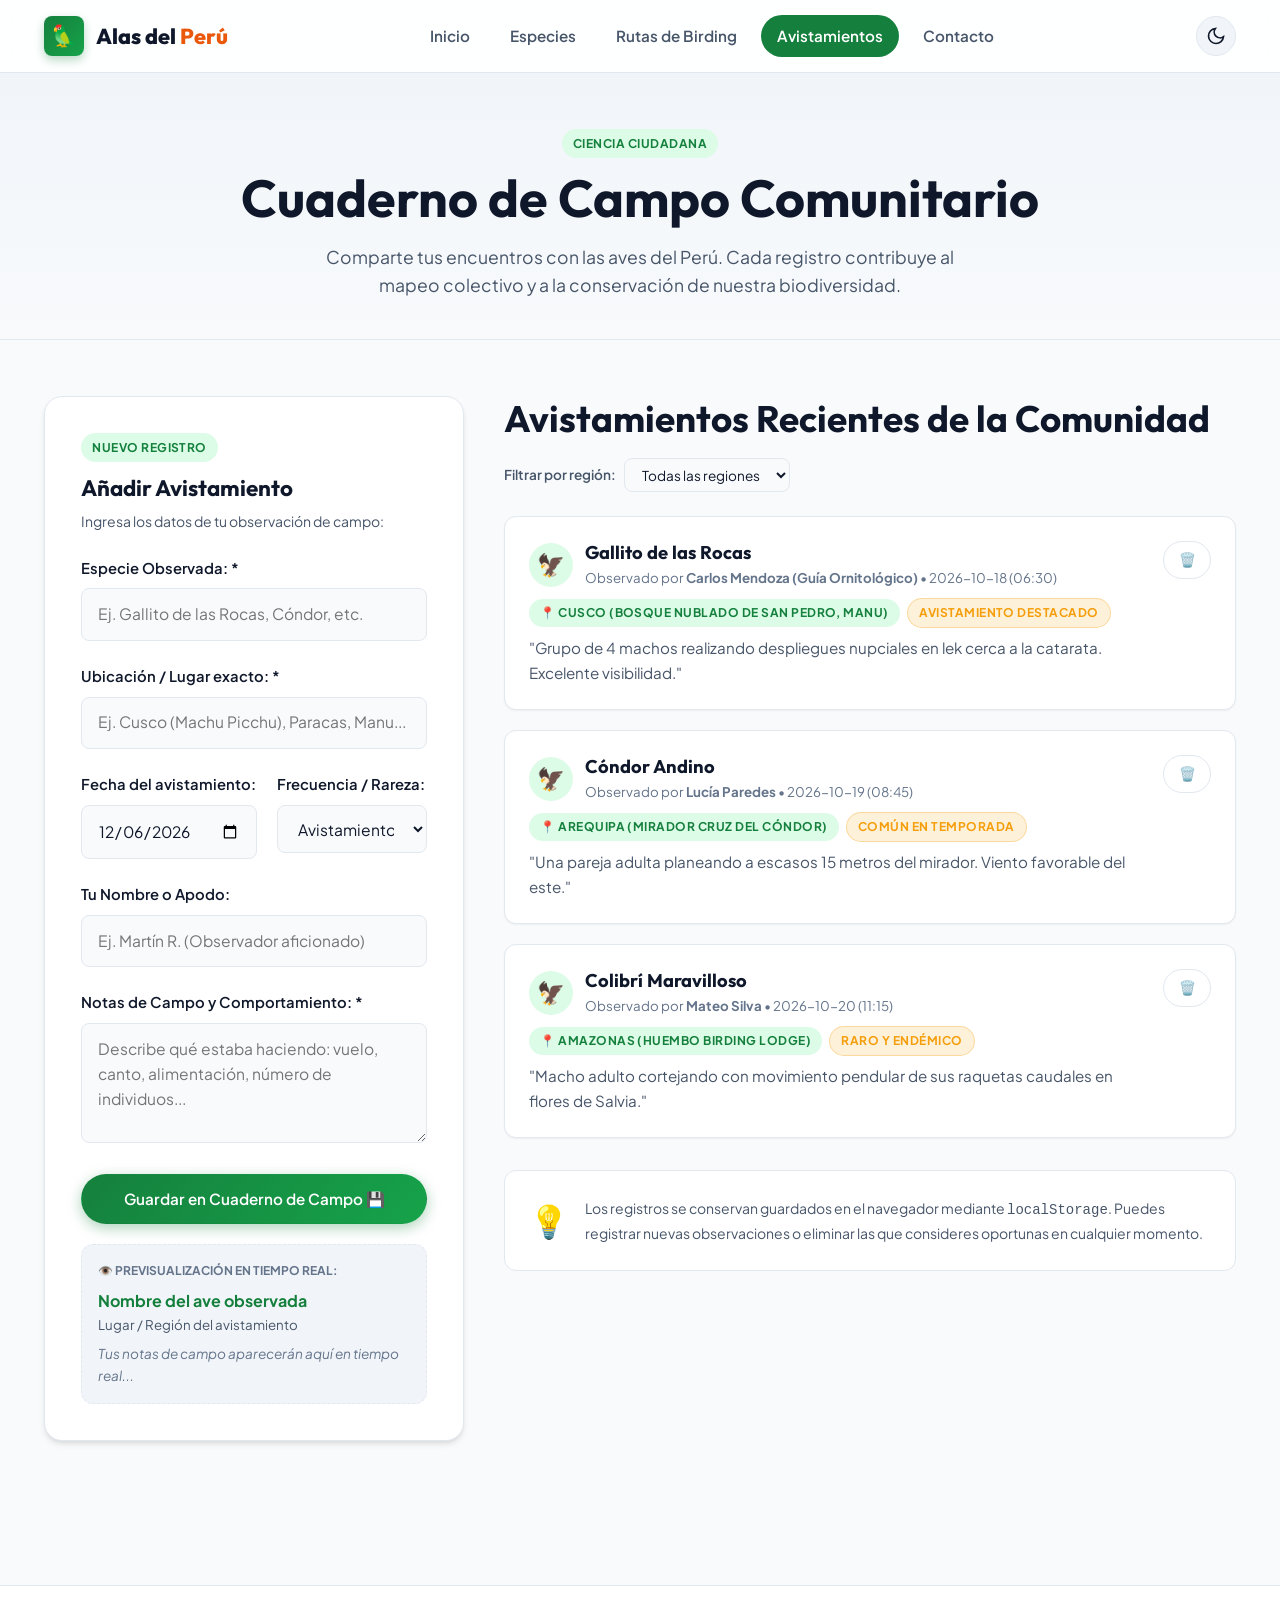
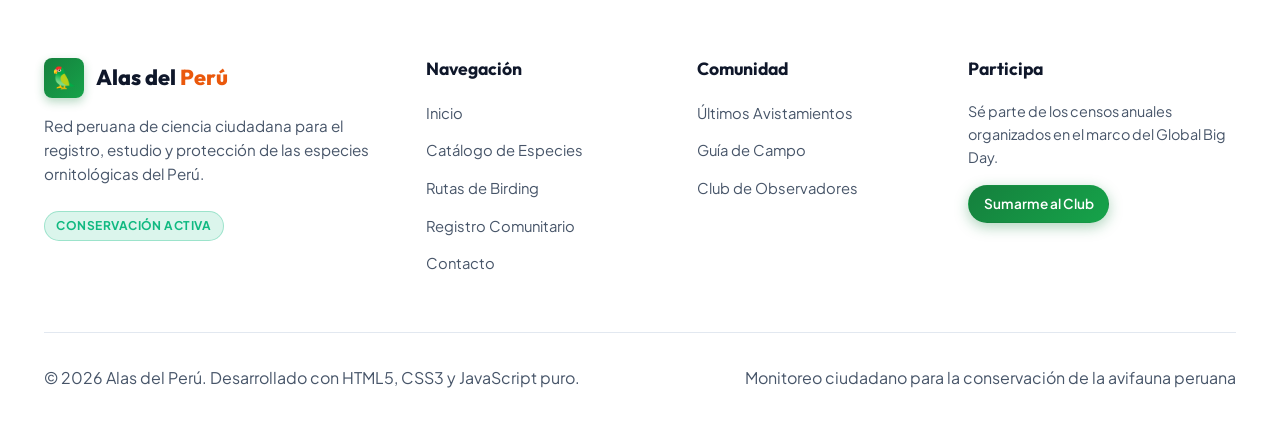
==== avistamientos.html @ 1cac3bd2 "feat: implementar portal Alas del Perú con 5 páginas, estilos CSS3 y funcionalidades JavaScript" ====
<!DOCTYPE html>
<html lang="es" data-theme="light">
<head>
  <meta charset="UTF-8">
  <meta name="viewport" content="width=device-width, initial-scale=1.0">
  <title>Cuaderno de Campo y Avistamientos — Alas del Perú</title>
  <meta name="description" content="Registra y consulta avistamientos de aves en tiempo real en todo el territorio peruano. Ciencia ciudadana y cuaderno de campo con almacenamiento local.">
  
  <link rel="preconnect" href="https://fonts.googleapis.com">
  <link rel="preconnect" href="https://fonts.gstatic.com" crossorigin>
  <link href="https://fonts.googleapis.com/css2?family=Outfit:wght@400;600;700;800&family=Plus+Jakarta+Sans:wght@400;500;600;700&display=swap" rel="stylesheet">
  
  <link rel="stylesheet" href="styles.css">
</head>
<body>

  <!-- ==================== HEADER ==================== -->
  <header class="site-header" id="mainHeader">
    <div class="container header-inner">
      <a href="index.html" class="brand-logo" aria-label="Alas del Perú - Inicio">
        <div class="brand-icon">🦜</div>
        <span>Alas del <span>Perú</span></span>
      </a>

      <nav class="main-nav" id="mainNav" aria-label="Navegación principal">
        <a href="index.html" class="nav-link">Inicio</a>
        <a href="especies.html" class="nav-link">Especies</a>
        <a href="rutas.html" class="nav-link">Rutas de Birding</a>
        <a href="avistamientos.html" class="nav-link active">Avistamientos</a>
        <a href="contacto.html" class="nav-link">Contacto</a>
      </nav>

      <div class="header-actions">
        <button class="theme-toggle" id="themeToggle" aria-label="Cambiar tema">
          <svg width="20" height="20" fill="none" stroke="currentColor" stroke-width="2" viewBox="0 0 24 24"><path d="M21 12.79A9 9 0 1 1 11.21 3 7 7 0 0 0 21 12.79z"/></svg>
        </button>
        <button class="mobile-menu-btn" id="mobileMenuBtn" aria-label="Abrir menú" aria-expanded="false">
          ☰
        </button>
      </div>
    </div>
  </header>

  <!-- ==================== CONTENIDO ==================== -->
  <main>
    <!-- BANNER DE PÁGINA -->
    <section class="page-banner">
      <div class="container">
        <span class="badge badge-forest" style="margin-bottom: 0.5rem;">Ciencia Ciudadana</span>
        <h1>Cuaderno de Campo Comunitario</h1>
        <p>
          Comparte tus encuentros con las aves del Perú. Cada registro contribuye al mapeo colectivo y a la conservación de nuestra biodiversidad.
        </p>
      </div>
    </section>

    <!-- FORMULARIO DE REGISTRO Y MURO DE AVISTAMIENTOS (Funciones Interactivas con localStorage) -->
    <section style="padding: 3.5rem 0 4rem;">
      <div class="container">
        <div class="sightings-layout">

          <!-- COLUMNA IZQUIERDA: FORMULARIO INTERACTIVO -->
          <div>
            <div class="form-card">
              <span class="badge badge-forest" style="margin-bottom: 0.75rem;">Nuevo Registro</span>
              <h2 style="font-size: 1.4rem; margin-bottom: 0.5rem;">Añadir Avistamiento</h2>
              <p style="font-size: 0.875rem; margin-bottom: 1.5rem;">
                Ingresa los datos de tu observación de campo:
              </p>

              <form id="sightingForm">
                <div class="form-group">
                  <label for="sightEspecie" class="form-label">Especie Observada: *</label>
                  <input 
                    type="text" 
                    id="sightEspecie" 
                    class="form-control" 
                    placeholder="Ej. Gallito de las Rocas, Cóndor, etc." 
                    required
                  >
                </div>

                <div class="form-group">
                  <label for="sightRegion" class="form-label">Ubicación / Lugar exacto: *</label>
                  <input 
                    type="text" 
                    id="sightRegion" 
                    class="form-control" 
                    placeholder="Ej. Cusco (Machu Picchu), Paracas, Manu..." 
                    required
                  >
                </div>

                <div class="form-row">
                  <div class="form-group">
                    <label for="sightFecha" class="form-label">Fecha del avistamiento:</label>
                    <input type="date" id="sightFecha" class="form-control" required>
                  </div>
                  <div class="form-group">
                    <label for="sightRareza" class="form-label">Frecuencia / Rareza:</label>
                    <select id="sightRareza" class="form-control">
                      <option value="Común">Frecuente / Común</option>
                      <option value="Avistamiento Destacado" selected>Avistamiento Destacado</option>
                      <option value="Raro y Endémico">Raro o Endémico</option>
                      <option value="En Peligro">Especie Amenazada</option>
                    </select>
                  </div>
                </div>

                <div class="form-group">
                  <label for="sightObservador" class="form-label">Tu Nombre o Apodo:</label>
                  <input 
                    type="text" 
                    id="sightObservador" 
                    class="form-control" 
                    placeholder="Ej. Martín R. (Observador aficionado)"
                  >
                </div>

                <div class="form-group">
                  <label for="sightNotas" class="form-label">Notas de Campo y Comportamiento: *</label>
                  <textarea 
                    id="sightNotas" 
                    class="form-control" 
                    placeholder="Describe qué estaba haciendo: vuelo, canto, alimentación, número de individuos..." 
                    required
                  ></textarea>
                </div>

                <button type="submit" class="btn btn-primary" id="btnGuardarAvistamiento" style="width: 100%;">
                  Guardar en Cuaderno de Campo 💾
                </button>
              </form>

              <!-- Previsualización en Vivo de la Ficha -->
              <div class="preview-box">
                <span style="font-size: 0.75rem; font-weight: 700; text-transform: uppercase; color: var(--text-muted); display: block; margin-bottom: 0.5rem;">
                  👁️ Previsualización en Tiempo Real:
                </span>
                <strong id="prevBirdName" style="color: var(--brand-forest); display: block;">Nombre del ave observada</strong>
                <small id="prevBirdLoc" style="color: var(--text-secondary); display: block; margin-bottom: 0.5rem;">Lugar / Región</small>
                <p id="prevBirdNotes" style="font-size: 0.85rem; margin: 0; font-style: italic; color: var(--text-muted);">
                  Tus notas de campo aparecerán aquí a medida que escribes...
                </p>
              </div>
            </div>
          </div>

          <!-- COLUMNA DERECHA: HISTORIAL Y FILTRO COMUNITARIO -->
          <div>
            <div style="display: flex; justify-content: space-between; align-items: center; margin-bottom: 1.5rem; flex-wrap: wrap; gap: 1rem;">
              <h2>Avistamientos Recientes de la Comunidad</h2>
              
              <!-- Filtro rápido -->
              <div style="display: flex; align-items: center; gap: 0.5rem;">
                <label for="filterSightingRegion" style="font-size: 0.85rem; font-weight: 600; color: var(--text-secondary);">Filtrar por región:</label>
                <select id="filterSightingRegion" class="form-control" style="width: auto; padding: 0.4rem 0.8rem; font-size: 0.85rem;">
                  <option value="todas">Todas las regiones</option>
                  <option value="Cusco">Cusco / Andes Sur</option>
                  <option value="Arequipa">Arequipa / Colca</option>
                  <option value="Amazonas">Amazonas / Norte</option>
                  <option value="Paracas">Paracas / Costa</option>
                </select>
              </div>
            </div>

            <!-- Muro dinámico (alimentado desde localStorage y script.js) -->
            <div class="sightings-timeline" id="sightingsTimeline">
              <!-- Registros inyectados por script.js -->
            </div>

            <div style="margin-top: 2rem; background: var(--bg-surface); border: 1px solid var(--border-light); border-radius: var(--radius-md); padding: 1.5rem; display: flex; align-items: center; gap: 1rem;">
              <span style="font-size: 2rem;">💡</span>
              <p style="font-size: 0.875rem; margin: 0;">
                Los registros se conservan guardados en el navegador mediante <code>localStorage</code>. Puedes registrar nuevas observaciones o eliminar las que consideres oportunas en cualquier momento.
              </p>
            </div>
          </div>

        </div>
      </div>
    </section>
  </main>

  <!-- ==================== FOOTER ==================== -->
  <footer class="site-footer">
    <div class="container">
      <div class="footer-grid">
        <div class="footer-brand">
          <div class="brand-logo">
            <div class="brand-icon">🦜</div>
            <span>Alas del <span>Perú</span></span>
          </div>
          <p>
            Red peruana de ciencia ciudadana para el registro, estudio y protección de las especies ornitológicas del Perú.
          </p>
          <span class="badge badge-comun">Conservación Activa</span>
        </div>

        <div class="footer-col">
          <h4>Navegación</h4>
          <ul class="footer-links">
            <li><a href="index.html">Inicio</a></li>
            <li><a href="especies.html">Catálogo de Especies</a></li>
            <li><a href="rutas.html">Rutas de Birding</a></li>
            <li><a href="avistamientos.html">Registro Comunitario</a></li>
            <li><a href="contacto.html">Contacto</a></li>
          </ul>
        </div>

        <div class="footer-col">
          <h4>Comunidad</h4>
          <ul class="footer-links">
            <li><a href="avistamientos.html">Últimos Avistamientos</a></li>
            <li><a href="rutas.html">Guía de Campo</a></li>
            <li><a href="contacto.html">Club de Observadores</a></li>
          </ul>
        </div>

        <div class="footer-col">
          <h4>Participa</h4>
          <p style="font-size: 0.9rem; margin-bottom: 1rem;">
            Sé parte de los censos anuales organizados en el marco del Global Big Day.
          </p>
          <a href="contacto.html" class="btn btn-primary btn-sm">Sumarme al Club</a>
        </div>
      </div>

      <div class="footer-bottom">
        <p>© 2026 Alas del Perú. Desarrollado con HTML5, CSS3 y JavaScript puro.</p>
        <p>Monitoreo ciudadano para la conservación de la avifauna peruana</p>
      </div>
    </div>
  </footer>

  <script src="script.js"></script>
</body>
</html>
---- styles.css ----
/* ==========================================================================
   ALAS DEL PERÚ - PORTAL DE AVES DEL PERÚ
   Hoja de Estilos Principal (CSS3 Moderno / Vanilla CSS)
   ========================================================================== */

/* --------------------------------------------------------------------------
   1. VARIABLES Y SISTEMA DE DISEÑO (Design Tokens)
   -------------------------------------------------------------------------- */
:root {
  /* Paleta Naturaleza Peruana - Modo Claro (Default) */
  --bg-primary: #f8fafc;
  --bg-surface: #ffffff;
  --bg-surface-elevated: #ffffff;
  --bg-subtle: #f1f5f9;
  --bg-glass: rgba(255, 255, 255, 0.85);

  --text-primary: #0f172a;
  --text-secondary: #475569;
  --text-muted: #64748b;
  --text-inverse: #ffffff;

  /* Colores de Marca Inspirados en la Biodiversidad */
  --brand-forest: #15803d;       /* Verde Selva / Amazonía */
  --brand-forest-dark: #14532d;
  --brand-forest-light: #86efac;
  --brand-forest-soft: #dcfce7;

  --brand-gallito: #ea580c;      /* Naranja/Rojo Gallito de las Rocas */
  --brand-gallito-hover: #c2410c;
  --brand-gallito-soft: #ffedd5;

  --brand-condor: #0284c7;       /* Azul Cielo Andino */
  --brand-condor-soft: #e0f2fe;

  --brand-amber: #d97706;        /* Ámbar / Oro Inca */
  --brand-amber-soft: #fef3c7;

  --border-light: #e2e8f0;
  --border-focus: #15803d;

  /* Estados de Conservación */
  --status-critico: #ef4444;     /* Peligro Crítico */
  --status-vulnerable: #f59e0b;  /* Vulnerable */
  --status-comun: #10b981;       /* Preocupación Menor */
  --status-endemico: #8b5cf6;    /* Especie Endémica */

  /* Sombras y Elevaciones */
  --shadow-sm: 0 1px 2px 0 rgba(0, 0, 0, 0.05);
  --shadow-md: 0 4px 6px -1px rgba(0, 0, 0, 0.1), 0 2px 4px -2px rgba(0, 0, 0, 0.08);
  --shadow-lg: 0 10px 15px -3px rgba(0, 0, 0, 0.1), 0 4px 6px -4px rgba(0, 0, 0, 0.08);
  --shadow-xl: 0 20px 25px -5px rgba(0, 0, 0, 0.12), 0 8px 10px -6px rgba(0, 0, 0, 0.06);

  /* Bordes y Transiciones */
  --radius-sm: 8px;
  --radius-md: 12px;
  --radius-lg: 18px;
  --radius-full: 9999px;
  --transition: all 0.25s cubic-bezier(0.4, 0, 0.2, 1);

  --font-main: 'Plus Jakarta Sans', system-ui, -apple-system, sans-serif;
  --font-heading: 'Outfit', system-ui, -apple-system, sans-serif;
  --max-width: 1240px;
}

/* --------------------------------------------------------------------------
   2. TEMA OSCURO (Dark Mode)
   -------------------------------------------------------------------------- */
[data-theme="dark"] {
  --bg-primary: #090d16;
  --bg-surface: #111827;
  --bg-surface-elevated: #1f2937;
  --bg-subtle: #1a2234;
  --bg-glass: rgba(17, 24, 39, 0.88);

  --text-primary: #f8fafc;
  --text-secondary: #cbd5e1;
  --text-muted: #94a3b8;
  --text-inverse: #0f172a;

  --border-light: #2d3748;
  --border-focus: #4ade80;

  --brand-forest: #22c55e;
  --brand-forest-soft: rgba(34, 197, 94, 0.15);
  --brand-gallito-soft: rgba(234, 88, 12, 0.18);
  --brand-condor-soft: rgba(2, 132, 199, 0.18);
  --brand-amber-soft: rgba(217, 119, 6, 0.18);

  --shadow-md: 0 4px 12px rgba(0, 0, 0, 0.4);
  --shadow-lg: 0 10px 20px rgba(0, 0, 0, 0.5);
  --shadow-xl: 0 20px 30px rgba(0, 0, 0, 0.6);
}

/* --------------------------------------------------------------------------
   3. RESET Y BASE GLOBAL
   -------------------------------------------------------------------------- */
*, *::before, *::after {
  box-sizing: border-box;
  margin: 0;
  padding: 0;
}

html {
  scroll-behavior: smooth;
  font-size: 16px;
}

body {
  font-family: var(--font-main);
  background-color: var(--bg-primary);
  color: var(--text-primary);
  line-height: 1.6;
  min-height: 100vh;
  display: flex;
  flex-direction: column;
  transition: background-color 0.3s ease, color 0.3s ease;
  overflow-x: hidden;
}

main {
  flex: 1;
}

h1, h2, h3, h4, h5, h6 {
  font-family: var(--font-heading);
  color: var(--text-primary);
  line-height: 1.25;
  font-weight: 700;
}

h1 { font-size: clamp(2rem, 4vw + 1rem, 3.25rem); }
h2 { font-size: clamp(1.6rem, 3vw + 0.5rem, 2.3rem); }
h3 { font-size: clamp(1.25rem, 2vw + 0.3rem, 1.6rem); }
h4 { font-size: 1.15rem; }

p {
  color: var(--text-secondary);
  font-size: 1rem;
}

a {
  color: inherit;
  text-decoration: none;
  transition: var(--transition);
}

img {
  max-width: 100%;
  height: auto;
  display: block;
}

button, input, select, textarea {
  font: inherit;
  color: inherit;
}

.container {
  width: 100%;
  max-width: var(--max-width);
  margin-inline: auto;
  padding-inline: 1.5rem;
}

/* --------------------------------------------------------------------------
   4. NAVEGACIÓN Y HEADER (Cabecera Global)
   -------------------------------------------------------------------------- */
.site-header {
  position: sticky;
  top: 0;
  z-index: 100;
  background-color: var(--bg-glass);
  backdrop-filter: blur(12px);
  -webkit-backdrop-filter: blur(12px);
  border-bottom: 1px solid var(--border-light);
  transition: var(--transition);
}

.header-inner {
  display: flex;
  align-items: center;
  justify-content: space-between;
  height: 4.5rem;
  gap: 1rem;
}

.brand-logo {
  display: flex;
  align-items: center;
  gap: 0.75rem;
  font-family: var(--font-heading);
  font-weight: 800;
  font-size: 1.35rem;
  color: var(--text-primary);
}

.brand-icon {
  width: 2.5rem;
  height: 2.5rem;
  border-radius: var(--radius-sm);
  background: linear-gradient(135deg, var(--brand-forest), #16a34a);
  display: grid;
  place-items: center;
  color: #ffffff;
  font-size: 1.3rem;
  box-shadow: 0 4px 10px rgba(21, 128, 61, 0.3);
}

.brand-logo span span {
  color: var(--brand-gallito);
}

.main-nav {
  display: flex;
  align-items: center;
  gap: 0.5rem;
}

.nav-link {
  font-weight: 600;
  font-size: 0.95rem;
  padding: 0.55rem 1rem;
  border-radius: var(--radius-full);
  color: var(--text-secondary);
  position: relative;
}

.nav-link:hover {
  color: var(--brand-forest);
  background-color: var(--brand-forest-soft);
}

.nav-link.active {
  color: #ffffff;
  background-color: var(--brand-forest);
}

.header-actions {
  display: flex;
  align-items: center;
  gap: 0.75rem;
}

/* Selector de Tema */
.theme-toggle {
  background: var(--bg-subtle);
  border: 1px solid var(--border-light);
  width: 2.5rem;
  height: 2.5rem;
  border-radius: 50%;
  display: grid;
  place-items: center;
  cursor: pointer;
  color: var(--text-primary);
  transition: var(--transition);
}

.theme-toggle:hover {
  background: var(--brand-forest-soft);
  color: var(--brand-forest);
  transform: rotate(15deg);
}

/* Menú móvil */
.mobile-menu-btn {
  display: none;
  background: transparent;
  border: none;
  cursor: pointer;
  padding: 0.5rem;
  color: var(--text-primary);
  font-size: 1.5rem;
}

/* --------------------------------------------------------------------------
   5. BOTONES Y COMPONENTES REUTILIZABLES
   -------------------------------------------------------------------------- */
.btn {
  display: inline-flex;
  align-items: center;
  justify-content: center;
  gap: 0.5rem;
  font-weight: 600;
  font-size: 0.95rem;
  padding: 0.75rem 1.4rem;
  border-radius: var(--radius-full);
  cursor: pointer;
  border: 1px solid transparent;
  transition: var(--transition);
  text-align: center;
}

.btn-primary {
  background: linear-gradient(135deg, var(--brand-forest), #16a34a);
  color: #ffffff;
  box-shadow: 0 4px 14px rgba(21, 128, 61, 0.35);
}

.btn-primary:hover {
  background: linear-gradient(135deg, var(--brand-forest-dark), #15803d);
  transform: translateY(-2px);
  box-shadow: 0 6px 18px rgba(21, 128, 61, 0.45);
}

.btn-accent {
  background: linear-gradient(135deg, var(--brand-gallito), #f97316);
  color: #ffffff;
  box-shadow: 0 4px 14px rgba(234, 88, 12, 0.35);
}

.btn-accent:hover {
  background: linear-gradient(135deg, var(--brand-gallito-hover), #ea580c);
  transform: translateY(-2px);
  box-shadow: 0 6px 18px rgba(234, 88, 12, 0.45);
}

.btn-outline {
  background: transparent;
  border-color: var(--border-light);
  color: var(--text-primary);
}

.btn-outline:hover {
  border-color: var(--brand-forest);
  color: var(--brand-forest);
  background-color: var(--brand-forest-soft);
}

.btn-sm {
  padding: 0.45rem 0.9rem;
  font-size: 0.85rem;
}

.btn-icon {
  width: 2.5rem;
  height: 2.5rem;
  padding: 0;
  border-radius: 50%;
}

/* Badges / Etiquetas */
.badge {
  display: inline-flex;
  align-items: center;
  gap: 0.35rem;
  font-size: 0.75rem;
  font-weight: 700;
  padding: 0.3rem 0.7rem;
  border-radius: var(--radius-full);
  text-transform: uppercase;
  letter-spacing: 0.04em;
}

.badge-critico {
  background-color: rgba(239, 68, 68, 0.15);
  color: var(--status-critico);
  border: 1px solid rgba(239, 68, 68, 0.3);
}

.badge-vulnerable {
  background-color: rgba(245, 158, 11, 0.15);
  color: var(--status-vulnerable);
  border: 1px solid rgba(245, 158, 11, 0.3);
}

.badge-comun {
  background-color: rgba(16, 185, 129, 0.15);
  color: var(--status-comun);
  border: 1px solid rgba(16, 185, 129, 0.3);
}

.badge-endemico {
  background-color: rgba(139, 92, 246, 0.15);
  color: var(--status-endemico);
  border: 1px solid rgba(139, 92, 246, 0.3);
}

.badge-forest {
  background-color: var(--brand-forest-soft);
  color: var(--brand-forest);
}

/* --------------------------------------------------------------------------
   6. HERO SECTIONS & BANNERS
   -------------------------------------------------------------------------- */
.hero {
  position: relative;
  padding: 4.5rem 0 3.5rem;
  overflow: hidden;
}

.hero-grid {
  display: grid;
  grid-template-columns: 1.15fr 0.85fr;
  gap: 3.5rem;
  align-items: center;
}

.hero-badge {
  display: inline-flex;
  align-items: center;
  gap: 0.5rem;
  background: var(--brand-forest-soft);
  color: var(--brand-forest);
  padding: 0.4rem 1rem;
  border-radius: var(--radius-full);
  font-size: 0.85rem;
  font-weight: 700;
  margin-bottom: 1.25rem;
}

.hero-title {
  margin-bottom: 1.25rem;
  line-height: 1.15;
}

.hero-title .highlight {
  background: linear-gradient(135deg, var(--brand-forest), var(--brand-gallito));
  -webkit-background-clip: text;
  -webkit-text-fill-color: transparent;
}

.hero-description {
  font-size: 1.125rem;
  margin-bottom: 2rem;
  max-width: 540px;
}

.hero-actions {
  display: flex;
  flex-wrap: wrap;
  gap: 1rem;
  margin-bottom: 2.5rem;
}

.hero-visual {
  position: relative;
}

.hero-card-featured {
  position: relative;
  border-radius: var(--radius-lg);
  overflow: hidden;
  box-shadow: var(--shadow-xl);
  border: 1px solid var(--border-light);
  background: var(--bg-surface);
}

.hero-card-featured img {
  width: 100%;
  height: 420px;
  object-fit: cover;
  transition: transform 0.5s ease;
}

.hero-card-featured:hover img {
  transform: scale(1.03);
}

.hero-card-overlay {
  position: absolute;
  bottom: 0;
  inset-inline: 0;
  padding: 2rem 1.5rem 1.25rem;
  background: linear-gradient(to top, rgba(0, 0, 0, 0.85) 0%, rgba(0, 0, 0, 0) 100%);
  color: #ffffff;
}

.hero-card-overlay h3 {
  color: #ffffff;
  margin-bottom: 0.25rem;
}

.hero-card-overlay p {
  color: rgba(255, 255, 255, 0.85);
  font-size: 0.9rem;
}

/* Banner de Páginas Internas */
.page-banner {
  padding: 3.5rem 0 2.5rem;
  background: linear-gradient(180deg, var(--bg-subtle) 0%, var(--bg-primary) 100%);
  border-bottom: 1px solid var(--border-light);
  text-align: center;
}

.page-banner h1 {
  margin-bottom: 0.75rem;
}

.page-banner p {
  max-width: 650px;
  margin-inline: auto;
  font-size: 1.1rem;
}

/* --------------------------------------------------------------------------
   7. SECCIÓN DE ESTADÍSTICAS Y CARDS
   -------------------------------------------------------------------------- */
.stats-section {
  padding: 2.5rem 0;
}

.stats-grid {
  display: grid;
  grid-template-columns: repeat(auto-fit, minmax(220px, 1fr));
  gap: 1.5rem;
}

.stat-card {
  background: var(--bg-surface);
  border: 1px solid var(--border-light);
  border-radius: var(--radius-md);
  padding: 1.75rem;
  display: flex;
  align-items: center;
  gap: 1.25rem;
  box-shadow: var(--shadow-sm);
  transition: var(--transition);
}

.stat-card:hover {
  transform: translateY(-4px);
  box-shadow: var(--shadow-md);
  border-color: var(--brand-forest);
}

.stat-icon {
  width: 3.5rem;
  height: 3.5rem;
  border-radius: var(--radius-md);
  background: var(--brand-forest-soft);
  color: var(--brand-forest);
  display: grid;
  place-items: center;
  font-size: 1.75rem;
  flex-shrink: 0;
}

.stat-info h3 {
  font-size: 2rem;
  font-weight: 800;
  line-height: 1;
  margin-bottom: 0.25rem;
  color: var(--brand-forest);
}

.stat-info p {
  font-size: 0.875rem;
  font-weight: 600;
  color: var(--text-secondary);
}

/* --------------------------------------------------------------------------
   8. CATÁLOGO DE ESPECIES (especies.html)
   -------------------------------------------------------------------------- */
.catalog-toolbar {
  background: var(--bg-surface);
  border: 1px solid var(--border-light);
  border-radius: var(--radius-md);
  padding: 1.25rem;
  margin-bottom: 2.5rem;
  display: flex;
  flex-direction: column;
  gap: 1.25rem;
  box-shadow: var(--shadow-sm);
}

.search-box {
  position: relative;
  display: flex;
  align-items: center;
}

.search-input {
  width: 100%;
  padding: 0.85rem 1rem 0.85rem 3rem;
  border-radius: var(--radius-full);
  border: 1px solid var(--border-light);
  background-color: var(--bg-primary);
  font-size: 1rem;
  transition: var(--transition);
}

.search-input:focus {
  outline: none;
  border-color: var(--brand-forest);
  box-shadow: 0 0 0 3px rgba(21, 128, 61, 0.15);
}

.search-icon {
  position: absolute;
  left: 1.15rem;
  color: var(--text-muted);
  pointer-events: none;
}

.filter-group {
  display: flex;
  flex-wrap: wrap;
  align-items: center;
  gap: 0.75rem;
}

.filter-label {
  font-size: 0.875rem;
  font-weight: 700;
  color: var(--text-secondary);
  margin-right: 0.25rem;
}

.filter-btn {
  background: var(--bg-primary);
  border: 1px solid var(--border-light);
  padding: 0.45rem 1rem;
  border-radius: var(--radius-full);
  font-size: 0.875rem;
  font-weight: 600;
  color: var(--text-secondary);
  cursor: pointer;
  transition: var(--transition);
}

.filter-btn:hover {
  background: var(--brand-forest-soft);
  color: var(--brand-forest);
  border-color: var(--brand-forest);
}

.filter-btn.active {
  background: var(--brand-forest);
  color: #ffffff;
  border-color: var(--brand-forest);
}

.cards-grid {
  display: grid;
  grid-template-columns: repeat(auto-fill, minmax(320px, 1fr));
  gap: 2rem;
  margin-bottom: 4rem;
}

.bird-card {
  background: var(--bg-surface);
  border: 1px solid var(--border-light);
  border-radius: var(--radius-lg);
  overflow: hidden;
  box-shadow: var(--shadow-sm);
  display: flex;
  flex-direction: column;
  transition: var(--transition);
}

.bird-card:hover {
  transform: translateY(-6px);
  box-shadow: var(--shadow-xl);
  border-color: rgba(21, 128, 61, 0.4);
}

.card-img-wrapper {
  position: relative;
  height: 230px;
  overflow: hidden;
  background-color: var(--bg-subtle);
}

.card-img-wrapper img {
  width: 100%;
  height: 100%;
  object-fit: cover;
  transition: transform 0.4s ease;
}

.bird-card:hover .card-img-wrapper img {
  transform: scale(1.05);
}

.card-badges {
  position: absolute;
  top: 1rem;
  left: 1rem;
  display: flex;
  flex-direction: column;
  gap: 0.4rem;
  z-index: 2;
}

.card-body {
  padding: 1.5rem;
  display: flex;
  flex-direction: column;
  flex: 1;
}

.bird-scientific {
  font-style: italic;
  font-size: 0.875rem;
  color: var(--text-muted);
  margin-bottom: 0.5rem;
}

.bird-name {
  font-size: 1.35rem;
  margin-bottom: 0.5rem;
}

.bird-desc {
  font-size: 0.925rem;
  margin-bottom: 1.25rem;
  display: -webkit-box;
  -webkit-line-clamp: 3;
  -webkit-box-orient: vertical;
  overflow: hidden;
}

.bird-meta {
  margin-top: auto;
  padding-top: 1rem;
  border-top: 1px solid var(--border-light);
  display: flex;
  align-items: center;
  justify-content: space-between;
}

.meta-item {
  font-size: 0.825rem;
  color: var(--text-muted);
}

.meta-item strong {
  display: block;
  color: var(--text-primary);
  font-size: 0.9rem;
}

/* --------------------------------------------------------------------------
   9. MODAL INTERACTIVO DE FICHA TÉCNICA
   -------------------------------------------------------------------------- */
.modal-overlay {
  position: fixed;
  inset: 0;
  background-color: rgba(0, 0, 0, 0.7);
  backdrop-filter: blur(6px);
  z-index: 200;
  display: flex;
  align-items: center;
  justify-content: center;
  padding: 1.5rem;
  opacity: 0;
  visibility: hidden;
  transition: opacity 0.3s ease, visibility 0.3s ease;
}

.modal-overlay.active {
  opacity: 1;
  visibility: visible;
}

.modal-card {
  background: var(--bg-surface);
  border-radius: var(--radius-lg);
  max-width: 680px;
  width: 100%;
  max-height: 90vh;
  overflow-y: auto;
  position: relative;
  box-shadow: var(--shadow-xl);
  border: 1px solid var(--border-light);
  transform: translateY(20px) scale(0.97);
  transition: transform 0.3s cubic-bezier(0.34, 1.56, 0.64, 1);
}

.modal-overlay.active .modal-card {
  transform: translateY(0) scale(1);
}

.modal-close {
  position: absolute;
  top: 1.25rem;
  right: 1.25rem;
  background: rgba(0, 0, 0, 0.5);
  color: #ffffff;
  border: none;
  width: 2.25rem;
  height: 2.25rem;
  border-radius: 50%;
  display: grid;
  place-items: center;
  cursor: pointer;
  z-index: 10;
  transition: var(--transition);
}

.modal-close:hover {
  background: var(--brand-gallito);
}

.modal-header-img {
  width: 100%;
  height: 280px;
  object-fit: cover;
}

.modal-content {
  padding: 1.75rem;
}

.sound-player {
  background: var(--bg-subtle);
  border-radius: var(--radius-md);
  padding: 1rem 1.25rem;
  display: flex;
  align-items: center;
  justify-content: space-between;
  margin: 1.25rem 0;
  border: 1px solid var(--border-light);
}

.sound-info {
  display: flex;
  align-items: center;
  gap: 0.75rem;
}

.sound-waves {
  display: flex;
  align-items: flex-end;
  gap: 3px;
  height: 22px;
}

.sound-bar {
  width: 4px;
  background: var(--brand-forest);
  border-radius: 2px;
  height: 6px;
  transition: height 0.2s ease;
}

.sound-waves.playing .sound-bar:nth-child(1) { animation: wave 0.8s ease-in-out infinite 0.1s; }
.sound-waves.playing .sound-bar:nth-child(2) { animation: wave 0.8s ease-in-out infinite 0.3s; }
.sound-waves.playing .sound-bar:nth-child(3) { animation: wave 0.8s ease-in-out infinite 0.5s; }
.sound-waves.playing .sound-bar:nth-child(4) { animation: wave 0.8s ease-in-out infinite 0.2s; }

@keyframes wave {
  0%, 100% { height: 6px; }
  50% { height: 22px; }
}

/* --------------------------------------------------------------------------
   10. FORMULARIOS Y ENTRADAS (Forms & Inputs)
   -------------------------------------------------------------------------- */
.form-card {
  background: var(--bg-surface);
  border: 1px solid var(--border-light);
  border-radius: var(--radius-lg);
  padding: 2.25rem;
  box-shadow: var(--shadow-md);
}

.form-group {
  margin-bottom: 1.5rem;
}

.form-label {
  display: block;
  font-weight: 600;
  font-size: 0.925rem;
  margin-bottom: 0.5rem;
  color: var(--text-primary);
}

.form-control {
  width: 100%;
  padding: 0.8rem 1rem;
  border-radius: var(--radius-sm);
  border: 1px solid var(--border-light);
  background: var(--bg-primary);
  color: var(--text-primary);
  font-size: 0.975rem;
  transition: var(--transition);
}

.form-control:focus {
  outline: none;
  border-color: var(--brand-forest);
  box-shadow: 0 0 0 3px rgba(21, 128, 61, 0.15);
}

textarea.form-control {
  min-height: 120px;
  resize: vertical;
}

.form-row {
  display: grid;
  grid-template-columns: 1fr 1fr;
  gap: 1.25rem;
}

.form-hint {
  font-size: 0.825rem;
  color: var(--text-muted);
  margin-top: 0.35rem;
}

/* --------------------------------------------------------------------------
   11. PLANIFICADOR DE RUTAS (rutas.html)
   -------------------------------------------------------------------------- */
.planner-grid {
  display: grid;
  grid-template-columns: 1fr 1.15fr;
  gap: 2.5rem;
  margin-bottom: 4rem;
}

.route-card {
  background: var(--bg-surface);
  border: 1px solid var(--border-light);
  border-radius: var(--radius-md);
  padding: 1.5rem;
  margin-bottom: 1.25rem;
  transition: var(--transition);
}

.route-card:hover {
  border-color: var(--brand-forest);
  box-shadow: var(--shadow-md);
}

.checklist-item {
  display: flex;
  align-items: center;
  gap: 0.75rem;
  padding: 0.65rem 0.5rem;
  border-bottom: 1px solid var(--border-light);
  cursor: pointer;
}

.checklist-item input[type="checkbox"] {
  width: 1.2rem;
  height: 1.2rem;
  accent-color: var(--brand-forest);
  cursor: pointer;
}

.checklist-item.completed span {
  text-decoration: line-through;
  color: var(--text-muted);
}

/* --------------------------------------------------------------------------
   12. AVISTAMIENTOS Y MURO COMUNITARIO (avistamientos.html)
   -------------------------------------------------------------------------- */
.sightings-layout {
  display: grid;
  grid-template-columns: 420px 1fr;
  gap: 2.5rem;
  align-items: start;
}

.preview-box {
  margin-top: 1.25rem;
  padding: 1rem;
  border: 1px dashed var(--border-light);
  border-radius: var(--radius-md);
  background: var(--bg-subtle);
}

.sightings-timeline {
  display: flex;
  flex-direction: column;
  gap: 1.25rem;
}

.sighting-entry {
  background: var(--bg-surface);
  border: 1px solid var(--border-light);
  border-radius: var(--radius-md);
  padding: 1.5rem;
  box-shadow: var(--shadow-sm);
  display: flex;
  justify-content: space-between;
  align-items: flex-start;
  gap: 1.25rem;
  animation: fadeIn 0.3s ease;
}

.sighting-entry-header {
  display: flex;
  align-items: center;
  gap: 0.75rem;
  margin-bottom: 0.5rem;
}

.sighting-avatar {
  width: 2.75rem;
  height: 2.75rem;
  border-radius: 50%;
  background: var(--brand-forest-soft);
  color: var(--brand-forest);
  display: grid;
  place-items: center;
  font-size: 1.4rem;
  flex-shrink: 0;
}

/* --------------------------------------------------------------------------
   13. ACORDEÓN DE PREGUNTAS FRECUENTES (contacto.html)
   -------------------------------------------------------------------------- */
.accordion {
  display: flex;
  flex-direction: column;
  gap: 1rem;
}

.accordion-item {
  background: var(--bg-surface);
  border: 1px solid var(--border-light);
  border-radius: var(--radius-md);
  overflow: hidden;
  transition: var(--transition);
}

.accordion-header {
  padding: 1.25rem 1.5rem;
  display: flex;
  align-items: center;
  justify-content: space-between;
  cursor: pointer;
  font-weight: 700;
  user-select: none;
}

.accordion-header:hover {
  background-color: var(--bg-subtle);
}

.accordion-icon {
  transition: transform 0.3s ease;
  font-size: 1.25rem;
}

.accordion-item.active .accordion-icon {
  transform: rotate(180deg);
}

.accordion-body {
  max-height: 0;
  overflow: hidden;
  transition: max-height 0.35s ease, padding 0.35s ease;
  padding-inline: 1.5rem;
}

.accordion-item.active .accordion-body {
  padding-bottom: 1.25rem;
}

/* --------------------------------------------------------------------------
   14. NOTIFICACIONES TOAST
   -------------------------------------------------------------------------- */
.toast-container {
  position: fixed;
  bottom: 2rem;
  right: 2rem;
  z-index: 999;
  display: flex;
  flex-direction: column;
  gap: 0.75rem;
  pointer-events: none;
}

.toast {
  background: var(--bg-surface);
  color: var(--text-primary);
  border-left: 5px solid var(--brand-forest);
  border-top: 1px solid var(--border-light);
  border-right: 1px solid var(--border-light);
  border-bottom: 1px solid var(--border-light);
  border-radius: var(--radius-md);
  padding: 1rem 1.4rem;
  box-shadow: var(--shadow-xl);
  display: flex;
  align-items: center;
  gap: 0.85rem;
  min-width: 290px;
  pointer-events: auto;
  transform: translateX(120%);
  transition: transform 0.35s cubic-bezier(0.34, 1.56, 0.64, 1);
}

.toast.show {
  transform: translateX(0);
}

.toast-icon {
  font-size: 1.35rem;
  color: var(--brand-forest);
}

/* --------------------------------------------------------------------------
   15. PIE DE PÁGINA (Footer Global)
   -------------------------------------------------------------------------- */
.site-footer {
  background: var(--bg-surface);
  border-top: 1px solid var(--border-light);
  padding: 4.5rem 0 2rem;
  margin-top: 5rem;
}

.footer-grid {
  display: grid;
  grid-template-columns: 1.5fr 1fr 1fr 1.2fr;
  gap: 3rem;
  margin-bottom: 3.5rem;
}

.footer-brand p {
  margin: 1rem 0 1.5rem;
  font-size: 0.95rem;
}

.footer-col h4 {
  font-size: 1.1rem;
  margin-bottom: 1.25rem;
  color: var(--text-primary);
}

.footer-links {
  list-style: none;
  display: flex;
  flex-direction: column;
  gap: 0.75rem;
}

.footer-links a {
  color: var(--text-secondary);
  font-size: 0.925rem;
}

.footer-links a:hover {
  color: var(--brand-forest);
  transform: translateX(4px);
}

.footer-bottom {
  border-top: 1px solid var(--border-light);
  padding-top: 2rem;
  display: flex;
  align-items: center;
  justify-content: space-between;
  flex-wrap: wrap;
  gap: 1rem;
  font-size: 0.875rem;
  color: var(--text-muted);
}

/* --------------------------------------------------------------------------
   16. ANIMACIONES & RESPONSIVIDAD
   -------------------------------------------------------------------------- */
@keyframes fadeIn {
  from { opacity: 0; transform: translateY(10px); }
  to { opacity: 1; transform: translateY(0); }
}

@media (max-width: 1024px) {
  .hero-grid,
  .planner-grid,
  .sightings-layout {
    grid-template-columns: 1fr;
    gap: 2rem;
  }
  .footer-grid {
    grid-template-columns: 1fr 1fr;
  }
}

@media (max-width: 768px) {
  .header-inner {
    height: 4rem;
  }
  .main-nav {
    position: fixed;
    top: 4rem;
    left: 0;
    right: 0;
    background: var(--bg-surface);
    border-bottom: 1px solid var(--border-light);
    flex-direction: column;
    padding: 1.5rem;
    gap: 0.75rem;
    box-shadow: var(--shadow-xl);
    display: none;
  }
  .main-nav.open {
    display: flex;
  }
  .nav-link {
    width: 100%;
    text-align: center;
  }
  .mobile-menu-btn {
    display: block;
  }
  .form-row {
    grid-template-columns: 1fr;
  }
  .footer-grid {
    grid-template-columns: 1fr;
    gap: 2rem;
  }
}
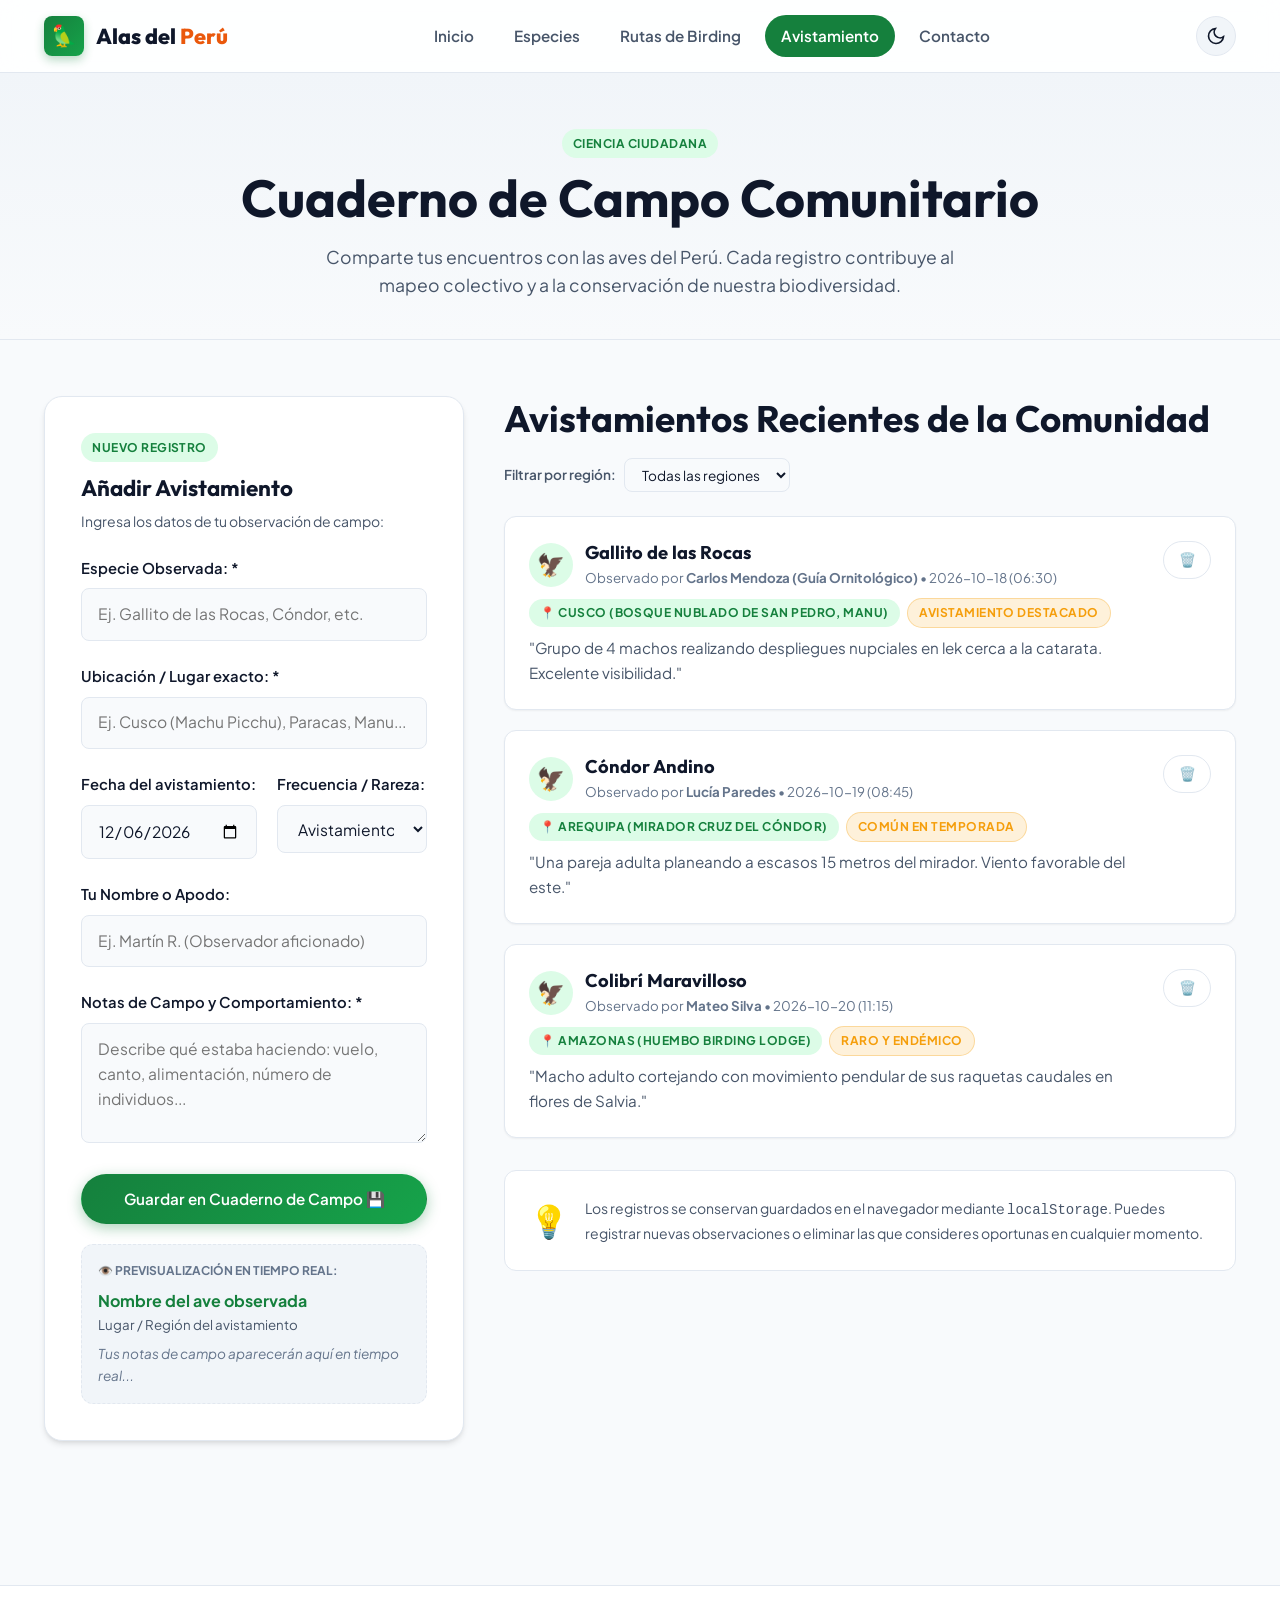
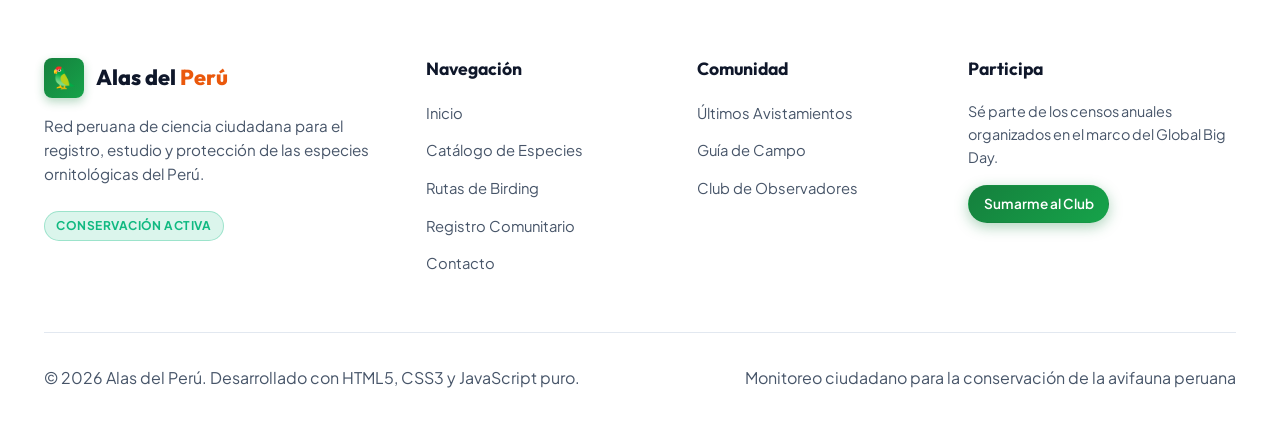
==== commit 0e4db82c: "esteban cambios" ====
--- a/avistamientos.html
+++ b/avistamientos.html
@@ -26,7 +26,7 @@
         <a href="index.html" class="nav-link">Inicio</a>
         <a href="especies.html" class="nav-link">Especies</a>
         <a href="rutas.html" class="nav-link">Rutas de Birding</a>
-        <a href="avistamientos.html" class="nav-link active">Avistamientos</a>
+        <a href="avistamientos.html" class="nav-link active">Avistamiento</a>
         <a href="contacto.html" class="nav-link">Contacto</a>
       </nav>
 
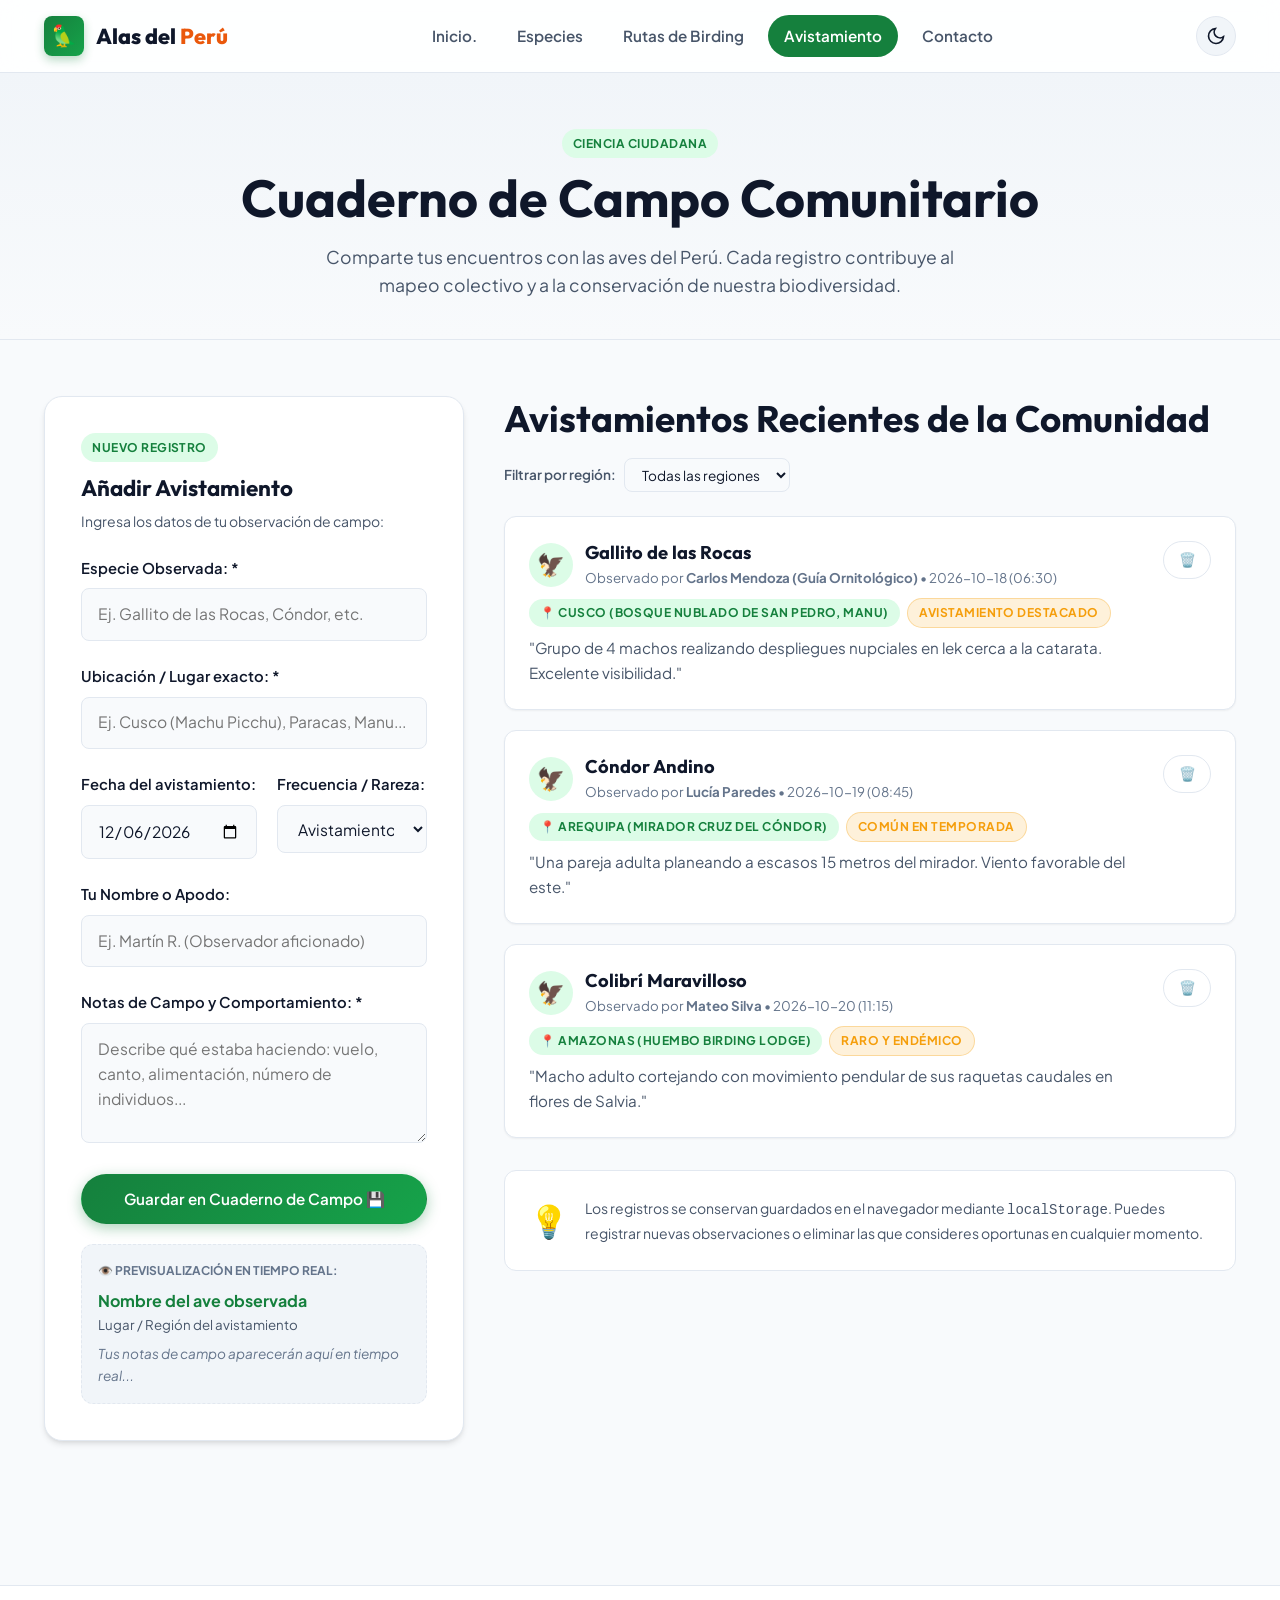
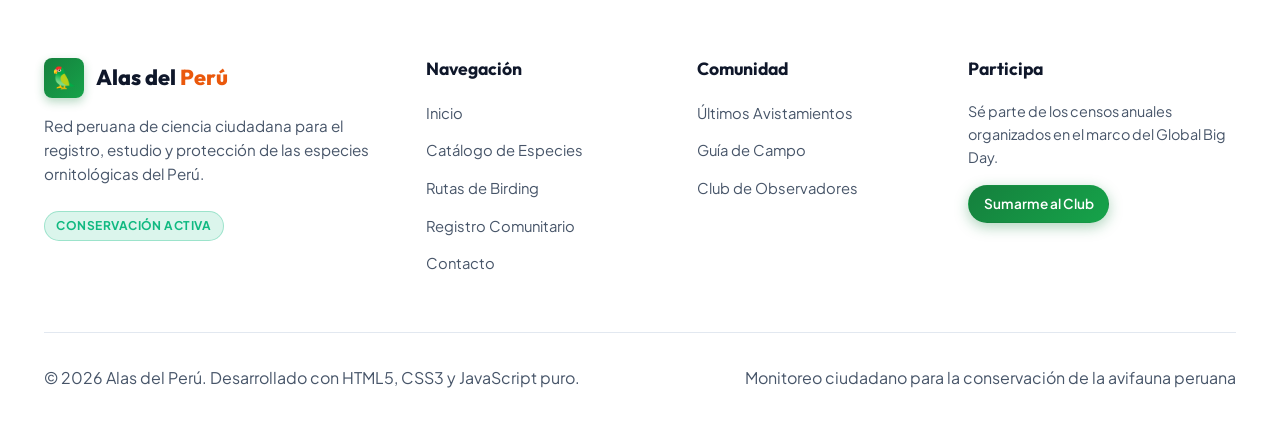
==== commit 863e1f54: "pequeño cambio" ====
--- a/avistamientos.html
+++ b/avistamientos.html
@@ -23,7 +23,7 @@
       </a>
 
       <nav class="main-nav" id="mainNav" aria-label="Navegación principal">
-        <a href="index.html" class="nav-link">Inicio</a>
+        <a href="index.html" class="nav-link">Inicio.</a>
         <a href="especies.html" class="nav-link">Especies</a>
         <a href="rutas.html" class="nav-link">Rutas de Birding</a>
         <a href="avistamientos.html" class="nav-link active">Avistamiento</a>
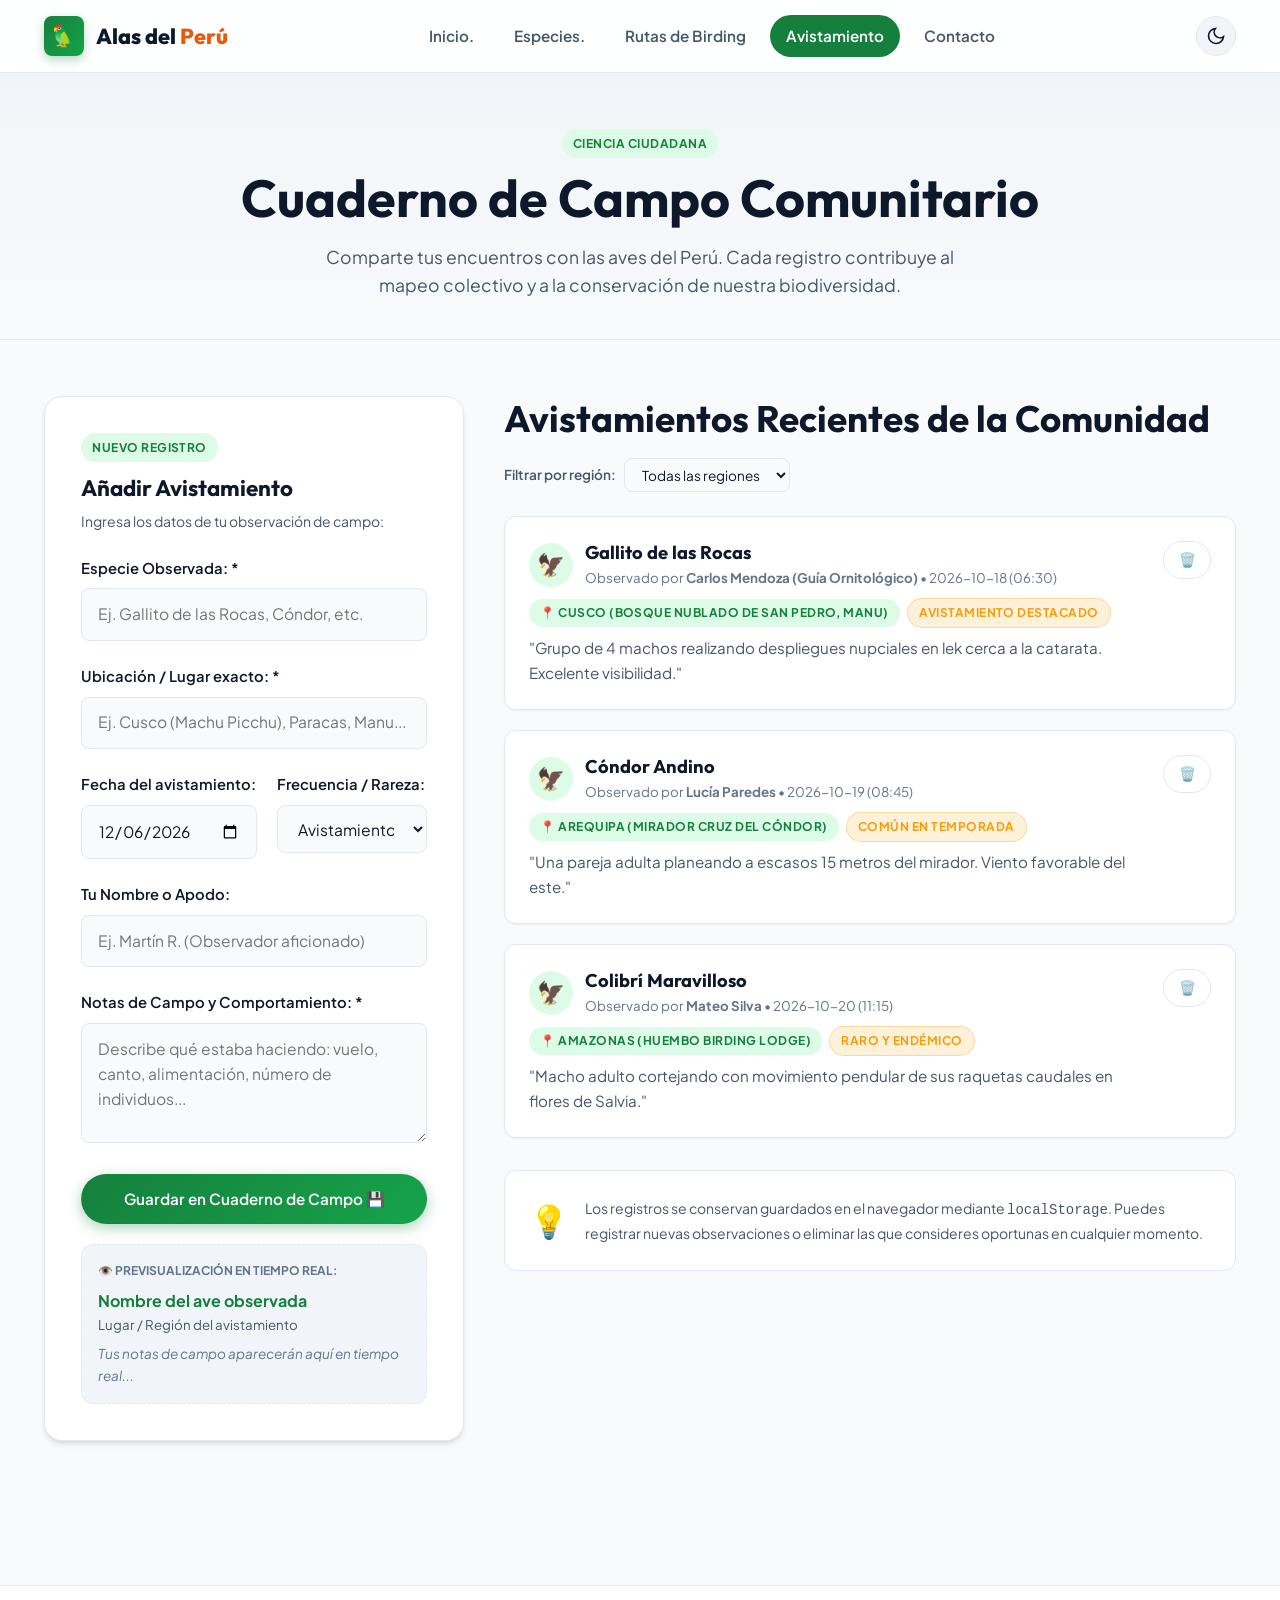
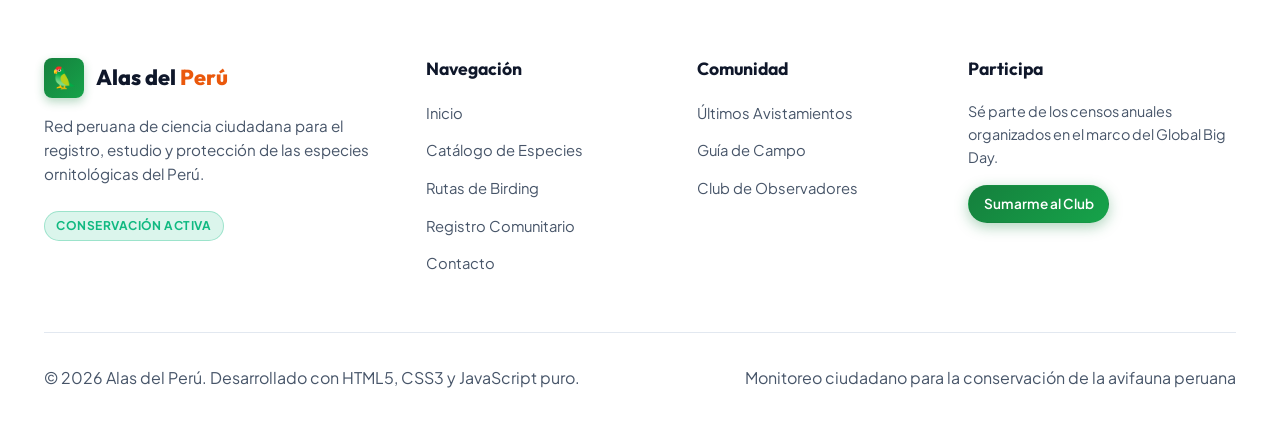
==== commit ebc5f36a: "3cambio" ====
--- a/avistamientos.html
+++ b/avistamientos.html
@@ -24,7 +24,7 @@
 
       <nav class="main-nav" id="mainNav" aria-label="Navegación principal">
         <a href="index.html" class="nav-link">Inicio.</a>
-        <a href="especies.html" class="nav-link">Especies</a>
+        <a href="especies.html" class="nav-link">Especies.</a>
         <a href="rutas.html" class="nav-link">Rutas de Birding</a>
         <a href="avistamientos.html" class="nav-link active">Avistamiento</a>
         <a href="contacto.html" class="nav-link">Contacto</a>
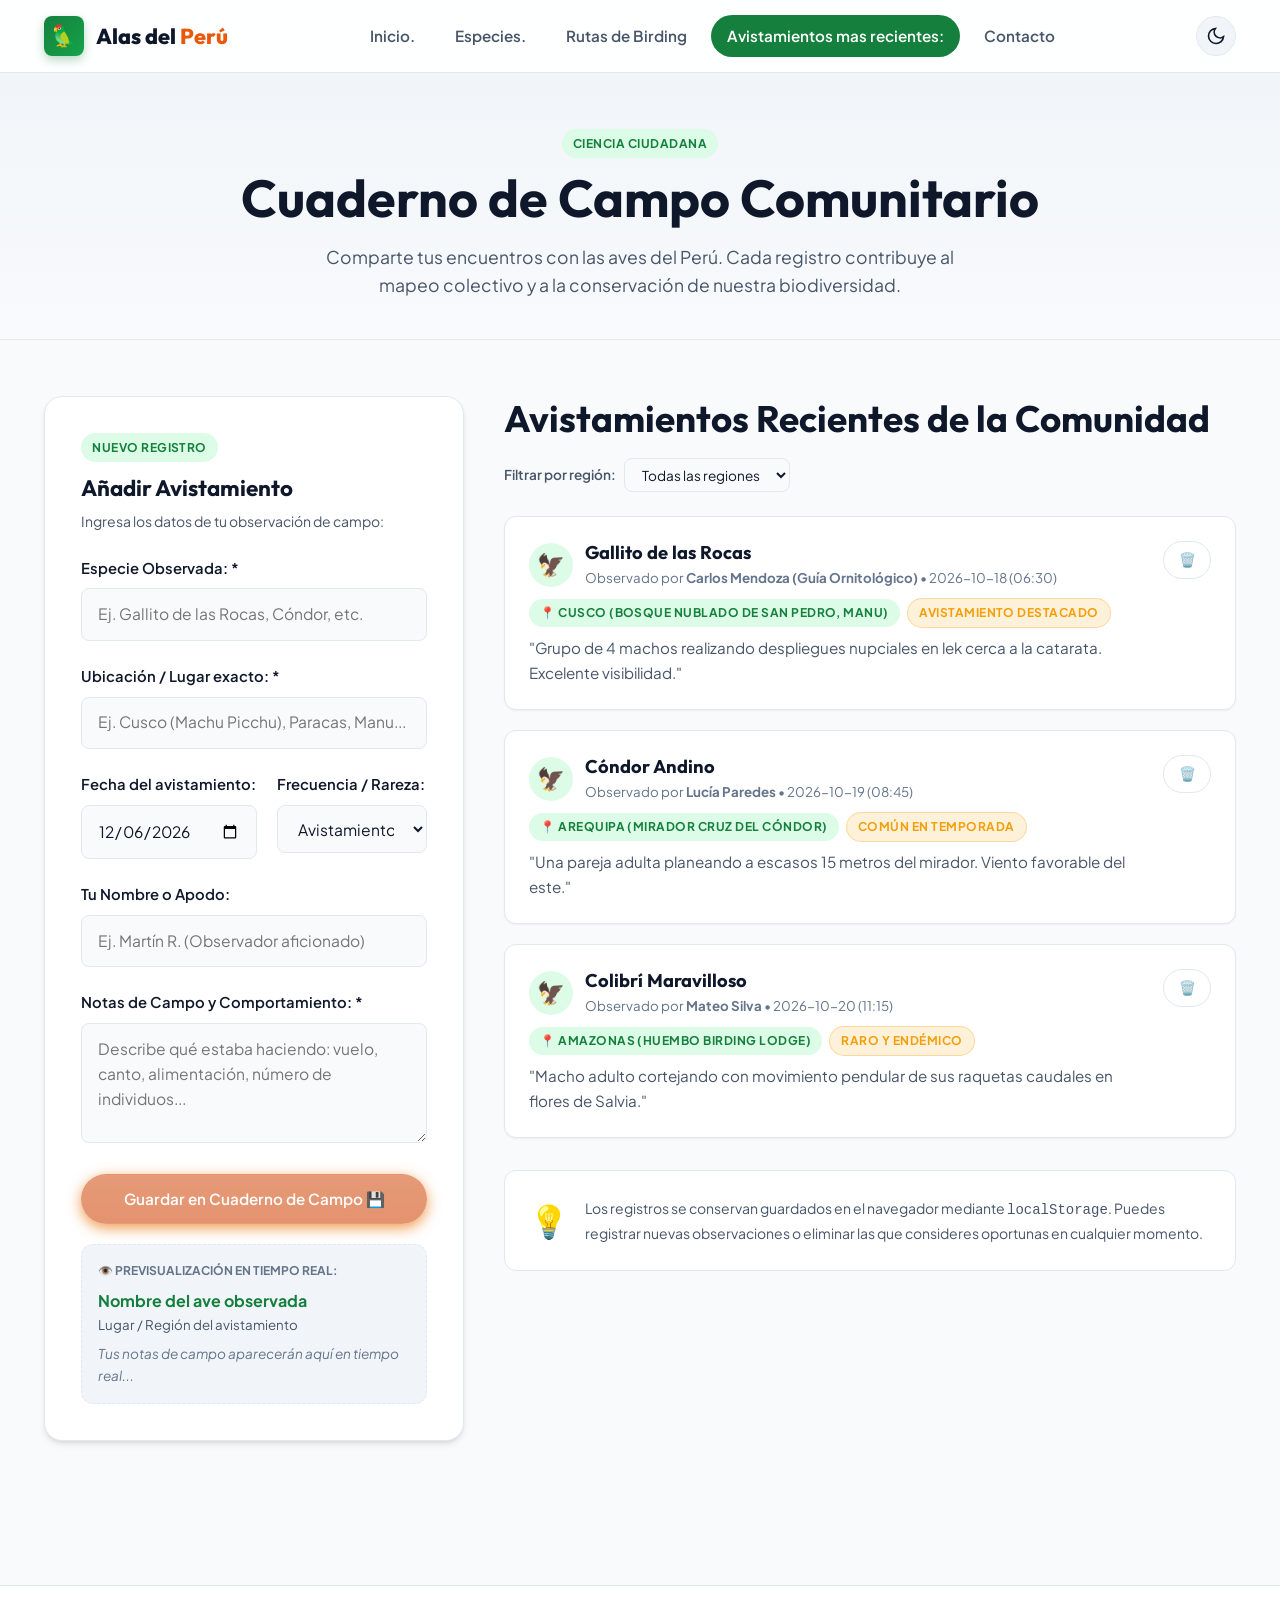
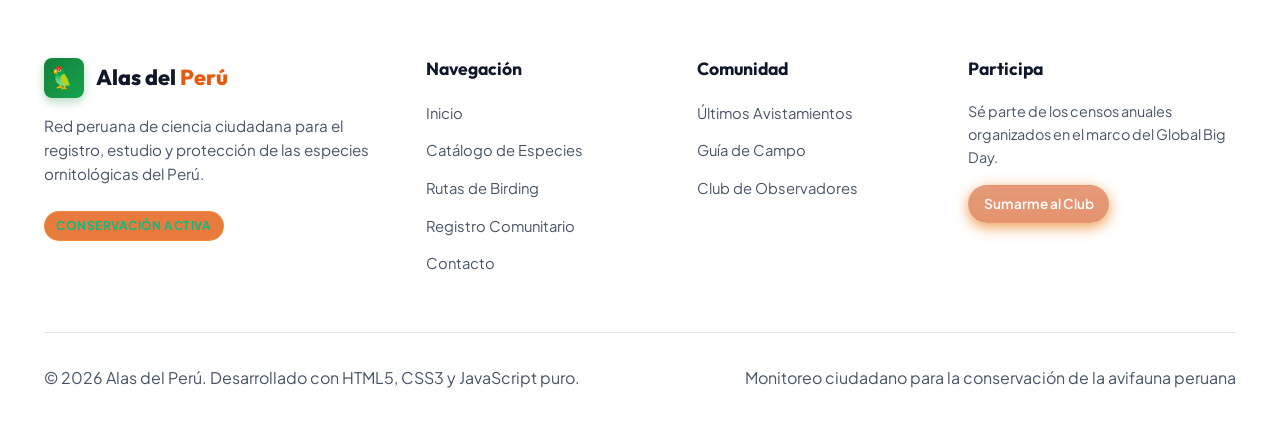
==== commit dc104a8c: "Cambio en texto de avistamientos" ====
--- a/avistamientos.html
+++ b/avistamientos.html
@@ -26,7 +26,7 @@
         <a href="index.html" class="nav-link">Inicio.</a>
         <a href="especies.html" class="nav-link">Especies.</a>
         <a href="rutas.html" class="nav-link">Rutas de Birding</a>
-        <a href="avistamientos.html" class="nav-link active">Avistamiento</a>
+        <a href="avistamientos.html" class="nav-link active">Avistamientos mas recientes:</a>
         <a href="contacto.html" class="nav-link">Contacto</a>
       </nav>
 
--- a/styles.css
+++ b/styles.css
@@ -291,15 +291,15 @@
 }
 
 .btn-primary {
-  background: linear-gradient(135deg, var(--brand-forest), #16a34a);
+  background: linear-gradient(0deg, #e4936e, #e4936eef);
   color: #ffffff;
-  box-shadow: 0 4px 14px rgba(21, 128, 61, 0.35);
+  box-shadow: 0 4px 14px rgba(235, 133, 38, 0.808);
 }
 
 .btn-primary:hover {
-  background: linear-gradient(135deg, var(--brand-forest-dark), #15803d);
+  background: linear-gradient(0deg, var(--brand-forest-dark), #e4936eef);
   transform: translateY(-2px);
-  box-shadow: 0 6px 18px rgba(21, 128, 61, 0.45);
+  box-shadow: 0 6px 18px rgba(231, 79, 41, 0.911);
 }
 
 .btn-accent {
@@ -364,9 +364,9 @@
 }
 
 .badge-comun {
-  background-color: rgba(16, 185, 129, 0.15);
+  background-color: rgba(230, 121, 58, 0.979);
   color: var(--status-comun);
-  border: 1px solid rgba(16, 185, 129, 0.3);
+  border: 1px solid rgba(238, 142, 53, 0.877);
 }
 
 .badge-endemico {
